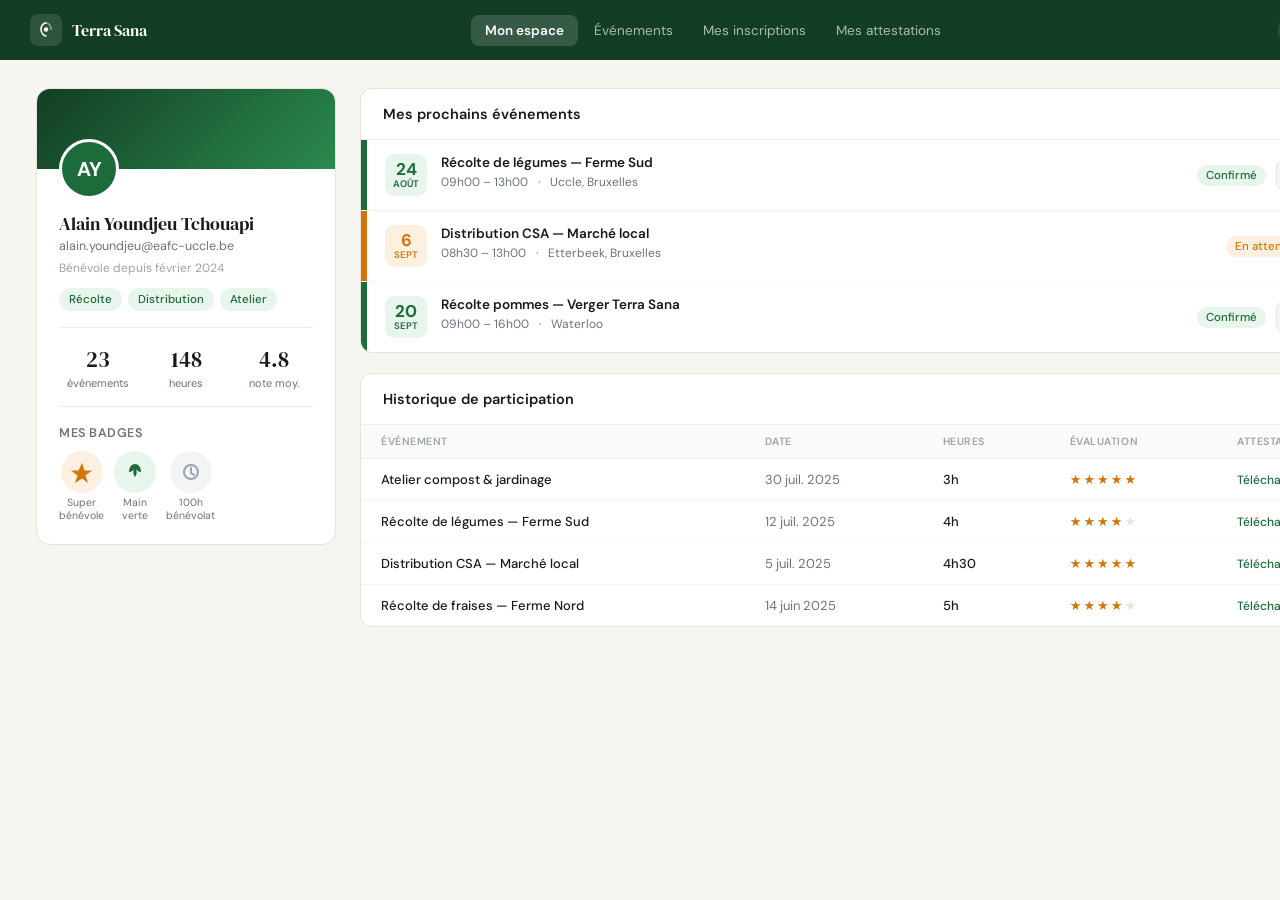
==== maquettes/Benevole.dc.html @ 325ca6ec "Ajoute les maquettes UI du module bénévoles Terra Sana 5 écrans : dashboard admin, gestion événement" ====
<!doctype html>
<html>
<head>
  <meta charset="utf-8">
  <script src="./support.js"></script>
  <link rel="stylesheet" href="https://fonts.googleapis.com/css2?family=DM+Sans:opsz,wght@9..40,300;9..40,400;9..40,500;9..40,600;9..40,700&family=DM+Serif+Display&display=swap">
</head>
<body>
<x-dc>
<helmet>
<style>
  *,*::before,*::after{box-sizing:border-box;margin:0;padding:0;}
  body{font-family:'DM Sans',system-ui,sans-serif;background:#f7f5f0;color:#1a1a1a;width:1440px;height:900px;overflow:hidden;}
  a{color:#1c6b3a;} a:hover{color:#2a8a4d;}
  .layout{display:flex;width:1440px;height:900px;}

  /* NAV BÉNÉVOLE (top horizontal) */
  .topnav{width:100%;height:60px;background:#133d24;display:flex;align-items:center;padding:0 30px;justify-content:space-between;flex-shrink:0;}
  .tn-logo{display:flex;align-items:center;gap:10px;}
  .tn-lm{width:32px;height:32px;background:rgba(255,255,255,.12);border-radius:8px;display:flex;align-items:center;justify-content:center;}
  .tn-name{font-family:'DM Serif Display',serif;font-size:16px;color:#fff;}
  .tn-nav{display:flex;align-items:center;gap:2px;}
  .tn-item{padding:7px 14px;border-radius:8px;font-size:13.5px;color:rgba(255,255,255,.65);cursor:pointer;}
  .tn-item:hover{background:rgba(255,255,255,.08);color:#fff;}
  .tn-item.on{background:rgba(255,255,255,.15);color:#fff;font-weight:600;}
  .tn-right{display:flex;align-items:center;gap:12px;}
  .tn-av{width:34px;height:34px;background:#2a8a4d;border-radius:50%;display:flex;align-items:center;justify-content:center;font-size:12px;font-weight:700;color:#fff;}
  .tn-uname{font-size:13px;color:rgba(255,255,255,.85);}
  .icon-btn{width:32px;height:32px;background:rgba(255,255,255,.1);border-radius:50%;display:flex;align-items:center;justify-content:center;position:relative;cursor:pointer;}
  .notif-dot{position:absolute;top:5px;right:5px;width:7px;height:7px;background:#d4750a;border-radius:50%;border:2px solid #133d24;}

  .main{flex:1;display:flex;flex-direction:column;overflow:hidden;}
  .content{flex:1;overflow-y:auto;padding:28px 36px;display:grid;grid-template-columns:300px minmax(0,1fr);gap:24px;align-items:start;}

  /* LEFT PROFILE */
  .profile-card{background:#fff;border-radius:14px;border:1px solid #e8e3db;overflow:hidden;}
  .profile-banner{height:80px;background:linear-gradient(135deg,#133d24 0%,#2a8a4d 100%);}
  .profile-body{padding:0 22px 22px;}
  .profile-av-wrap{margin-top:-30px;margin-bottom:12px;}
  .profile-av{width:60px;height:60px;background:#1c6b3a;border-radius:50%;border:3px solid #fff;display:flex;align-items:center;justify-content:center;font-size:20px;font-weight:700;color:#fff;}
  .profile-name{font-family:'DM Serif Display',serif;font-size:18px;color:#1a1a1a;}
  .profile-email{font-size:12.5px;color:#6b7280;margin-top:2px;}
  .profile-since{font-size:12px;color:#9ca3af;margin-top:6px;}
  .profile-tags{display:flex;flex-wrap:wrap;gap:6px;margin-top:12px;}
  .tag{padding:4px 10px;border-radius:20px;font-size:11.5px;font-weight:500;background:#e8f5ec;color:#1c6b3a;}
  .profile-divider{height:1px;background:#f2ece4;margin:16px 0;}
  .stat-row{display:grid;grid-template-columns:1fr 1fr 1fr;gap:10px;}
  .pstat{text-align:center;}
  .pstat-val{font-family:'DM Serif Display',serif;font-size:22px;color:#1a1a1a;}
  .pstat-lbl{font-size:11px;color:#6b7280;margin-top:2px;}

  .badges-section{margin-top:18px;}
  .bs-title{font-size:12.5px;font-weight:600;color:#6b7280;text-transform:uppercase;letter-spacing:.04em;margin-bottom:10px;}
  .badges-row{display:flex;gap:10px;}
  .badge-item{display:flex;flex-direction:column;align-items:center;gap:4px;}
  .badge-ico{width:42px;height:42px;border-radius:50%;display:flex;align-items:center;justify-content:center;}
  .bi-gold{background:#fdf0e0;}
  .bi-silver{background:#f3f4f6;}
  .bi-green{background:#e8f5ec;}
  .badge-lbl{font-size:10.5px;color:#6b7280;text-align:center;line-height:1.2;}

  /* RIGHT */
  .right-col{display:flex;flex-direction:column;gap:20px;}

  .card{background:#fff;border-radius:12px;border:1px solid #e8e3db;overflow:hidden;}
  .ch{display:flex;align-items:center;justify-content:space-between;padding:16px 22px;border-bottom:1px solid #f2ece4;}
  .ct{font-size:14.5px;font-weight:600;color:#1a1a1a;}
  .ca{font-size:12.5px;color:#1c6b3a;font-weight:500;cursor:pointer;}

  /* UPCOMING EVENTS */
  .ev-list{display:flex;flex-direction:column;}
  .ev-item{display:flex;align-items:stretch;gap:0;border-bottom:1px solid #f7f5f0;}
  .ev-item:last-child{border-bottom:none;}
  .ev-left{width:6px;background:#1c6b3a;flex-shrink:0;}
  .ev-left.amber{background:#d4750a;}
  .ev-mid{flex:1;padding:14px 18px;display:flex;gap:14px;align-items:flex-start;}
  .ev-date-box{width:42px;height:42px;border-radius:9px;background:#e8f5ec;display:flex;flex-direction:column;align-items:center;justify-content:center;flex-shrink:0;}
  .ev-dd{font-size:17px;font-weight:700;color:#1c6b3a;line-height:1;}
  .ev-dm{font-size:9.5px;color:#1c6b3a;text-transform:uppercase;font-weight:600;}
  .ev-date-box.amb{background:#fdf0e0;}
  .ev-dd.a{color:#d4750a;} .ev-dm.a{color:#d4750a;}
  .ev-info{}
  .ev-title{font-size:13.5px;font-weight:600;color:#1a1a1a;}
  .ev-sub{font-size:12px;color:#6b7280;margin-top:3px;display:flex;gap:10px;}
  .ev-right{padding:14px 18px;display:flex;align-items:center;gap:10px;}
  .badge{display:inline-flex;align-items:center;padding:3px 9px;border-radius:20px;font-size:11.5px;font-weight:500;}
  .bg{background:#e8f5ec;color:#1c6b3a;} .ba{background:#fdf0e0;color:#d4750a;} .bgr{background:#f3f4f6;color:#6b7280;}
  .btn-sm{padding:6px 13px;border-radius:7px;font-size:12.5px;font-weight:500;cursor:pointer;border:none;font-family:'DM Sans',sans-serif;}
  .btn-sec{background:#f7f5f0;color:#1a1a1a;border:1px solid #e8e3db;}

  /* HISTORY */
  .hist-table{width:100%;border-collapse:collapse;}
  .hist-table th{text-align:left;padding:10px 20px;font-size:10.5px;color:#9ca3af;text-transform:uppercase;letter-spacing:.05em;font-weight:600;background:#fafaf8;border-bottom:1px solid #f2ece4;}
  .hist-table td{padding:12px 20px;border-bottom:1px solid #f7f5f0;font-size:13px;}
  .hist-table tr:last-child td{border-bottom:none;}
  .hist-table tr:hover td{background:#fafaf8;}
  .star-row{display:flex;gap:2px;}
  .star{color:#d4750a;font-size:13px;}
  .star-e{color:#e8e3db;font-size:13px;}
  .attestation-link{font-size:12px;color:#1c6b3a;font-weight:500;cursor:pointer;}
</style>
</helmet>

<div class="layout" style="flex-direction:column;">
  <nav class="topnav">
    <div class="tn-logo">
      <div class="tn-lm">
        <svg width="18" height="18" viewBox="0 0 18 18" fill="none">
          <path d="M9 2C6 2 4 5 4 8.5s3 6.5 5 6.5" stroke="white" stroke-width="1.6" stroke-linecap="round"/>
          <path d="M9 2C12 2 14 5 14 8.5" stroke="rgba(255,255,255,.45)" stroke-width="1.6" stroke-linecap="round"/>
          <circle cx="9" cy="8.5" r="2.2" fill="white"/>
        </svg>
      </div>
      <div class="tn-name">Terra Sana</div>
    </div>
    <div class="tn-nav">
      <div class="tn-item on">Mon espace</div>
      <div class="tn-item">Événements</div>
      <div class="tn-item">Mes inscriptions</div>
      <div class="tn-item">Mes attestations</div>
    </div>
    <div class="tn-right">
      <div class="icon-btn">
        <svg width="16" height="16" viewBox="0 0 16 16" fill="none"><path d="M8 1.5a4 4 0 0 0-4 4v2L2.5 10h11L12 7.5v-2a4 4 0 0 0-4-4z" stroke="rgba(255,255,255,.8)" stroke-width="1.3" stroke-linejoin="round"/><path d="M6.5 12a1.5 1.5 0 0 0 3 0" stroke="rgba(255,255,255,.8)" stroke-width="1.3"/></svg>
        <div class="notif-dot"></div>
      </div>
      <div class="tn-av">AY</div>
      <div class="tn-uname">Alain Y.</div>
    </div>
  </nav>

  <div class="content">
    <!-- LEFT: Profile -->
    <div>
      <div class="profile-card">
        <div class="profile-banner"></div>
        <div class="profile-body">
          <div class="profile-av-wrap">
            <div class="profile-av">AY</div>
          </div>
          <div class="profile-name">Alain Youndjeu Tchouapi</div>
          <div class="profile-email">alain.youndjeu@eafc-uccle.be</div>
          <div class="profile-since">Bénévole depuis février 2024</div>
          <div class="profile-tags">
            <span class="tag">Récolte</span>
            <span class="tag">Distribution</span>
            <span class="tag">Atelier</span>
          </div>
          <div class="profile-divider"></div>
          <div class="stat-row">
            <div class="pstat">
              <div class="pstat-val">23</div>
              <div class="pstat-lbl">événements</div>
            </div>
            <div class="pstat">
              <div class="pstat-val">148</div>
              <div class="pstat-lbl">heures</div>
            </div>
            <div class="pstat">
              <div class="pstat-val">4.8</div>
              <div class="pstat-lbl">note moy.</div>
            </div>
          </div>
          <div class="profile-divider"></div>
          <div class="badges-section">
            <div class="bs-title">Mes badges</div>
            <div class="badges-row">
              <div class="badge-item">
                <div class="badge-ico bi-gold">
                  <svg width="22" height="22" viewBox="0 0 22 22" fill="none"><path d="M11 2l2.5 7.5H21l-6.5 5 2.5 7.5L11 17.5 4 22l2.5-7.5L0 9.5h7.5z" fill="#d4750a"/></svg>
                </div>
                <div class="badge-lbl">Super<br>bénévole</div>
              </div>
              <div class="badge-item">
                <div class="badge-ico bi-green">
                  <svg width="22" height="22" viewBox="0 0 22 22" fill="none"><path d="M11 3C7 3 5 7 5 11c2 0 4-1 5-3-1 3-1 5 1 8 2-3 2-5 1-8 1 2 3 3 5 3 0-4-2-8-6-8z" fill="#1c6b3a"/></svg>
                </div>
                <div class="badge-lbl">Main<br>verte</div>
              </div>
              <div class="badge-item">
                <div class="badge-ico bi-silver">
                  <svg width="22" height="22" viewBox="0 0 22 22" fill="none"><circle cx="11" cy="11" r="7" stroke="#9ca3af" stroke-width="2"/><path d="M11 7v5l3 2" stroke="#9ca3af" stroke-width="2" stroke-linecap="round" stroke-linejoin="round"/></svg>
                </div>
                <div class="badge-lbl">100h<br>bénévolat</div>
              </div>
            </div>
          </div>
        </div>
      </div>
    </div>

    <!-- RIGHT: Content -->
    <div class="right-col">
      <!-- Upcoming -->
      <div class="card">
        <div class="ch"><div class="ct">Mes prochains événements</div><div class="ca">Voir tous →</div></div>
        <div class="ev-list">
          <div class="ev-item">
            <div class="ev-left"></div>
            <div class="ev-mid">
              <div class="ev-date-box"><div class="ev-dd">24</div><div class="ev-dm">août</div></div>
              <div class="ev-info">
                <div class="ev-title">Récolte de légumes — Ferme Sud</div>
                <div class="ev-sub">
                  <span>09h00 – 13h00</span>
                  <span>·</span>
                  <span>Uccle, Bruxelles</span>
                </div>
              </div>
            </div>
            <div class="ev-right">
              <span class="badge bg">Confirmé</span>
              <button class="btn-sm btn-sec">Se désinscrire</button>
            </div>
          </div>
          <div class="ev-item">
            <div class="ev-left amber"></div>
            <div class="ev-mid">
              <div class="ev-date-box amb"><div class="ev-dd a">6</div><div class="ev-dm a">sept</div></div>
              <div class="ev-info">
                <div class="ev-title">Distribution CSA — Marché local</div>
                <div class="ev-sub">
                  <span>08h30 – 13h00</span>
                  <span>·</span>
                  <span>Etterbeek, Bruxelles</span>
                </div>
              </div>
            </div>
            <div class="ev-right">
              <span class="badge ba">En attente</span>
              <button class="btn-sm btn-sec">Annuler</button>
            </div>
          </div>
          <div class="ev-item">
            <div class="ev-left"></div>
            <div class="ev-mid">
              <div class="ev-date-box"><div class="ev-dd">20</div><div class="ev-dm">sept</div></div>
              <div class="ev-info">
                <div class="ev-title">Récolte pommes — Verger Terra Sana</div>
                <div class="ev-sub">
                  <span>09h00 – 16h00</span>
                  <span>·</span>
                  <span>Waterloo</span>
                </div>
              </div>
            </div>
            <div class="ev-right">
              <span class="badge bg">Confirmé</span>
              <button class="btn-sm btn-sec">Se désinscrire</button>
            </div>
          </div>
        </div>
      </div>

      <!-- History -->
      <div class="card">
        <div class="ch"><div class="ct">Historique de participation</div><div class="ca">Exporter PDF</div></div>
        <table class="hist-table">
          <thead><tr><th>Événement</th><th>Date</th><th>Heures</th><th>Évaluation</th><th>Attestation</th></tr></thead>
          <tbody>
            <tr>
              <td style="font-weight:500;">Atelier compost &amp; jardinage</td>
              <td style="color:#6b7280;">30 juil. 2025</td>
              <td style="font-weight:500;">3h</td>
              <td><div class="star-row"><span class="star">★</span><span class="star">★</span><span class="star">★</span><span class="star">★</span><span class="star">★</span></div></td>
              <td><span class="attestation-link">Télécharger →</span></td>
            </tr>
            <tr>
              <td style="font-weight:500;">Récolte de légumes — Ferme Sud</td>
              <td style="color:#6b7280;">12 juil. 2025</td>
              <td style="font-weight:500;">4h</td>
              <td><div class="star-row"><span class="star">★</span><span class="star">★</span><span class="star">★</span><span class="star">★</span><span class="star-e">★</span></div></td>
              <td><span class="attestation-link">Télécharger →</span></td>
            </tr>
            <tr>
              <td style="font-weight:500;">Distribution CSA — Marché local</td>
              <td style="color:#6b7280;">5 juil. 2025</td>
              <td style="font-weight:500;">4h30</td>
              <td><div class="star-row"><span class="star">★</span><span class="star">★</span><span class="star">★</span><span class="star">★</span><span class="star">★</span></div></td>
              <td><span class="attestation-link">Télécharger →</span></td>
            </tr>
            <tr>
              <td style="font-weight:500;">Récolte de fraises — Ferme Nord</td>
              <td style="color:#6b7280;">14 juin 2025</td>
              <td style="font-weight:500;">5h</td>
              <td><div class="star-row"><span class="star">★</span><span class="star">★</span><span class="star">★</span><span class="star">★</span><span class="star-e">★</span></div></td>
              <td><span class="attestation-link">Télécharger →</span></td>
            </tr>
          </tbody>
        </table>
      </div>
    </div>
  </div>
</div>
</x-dc>
</body>
</html>
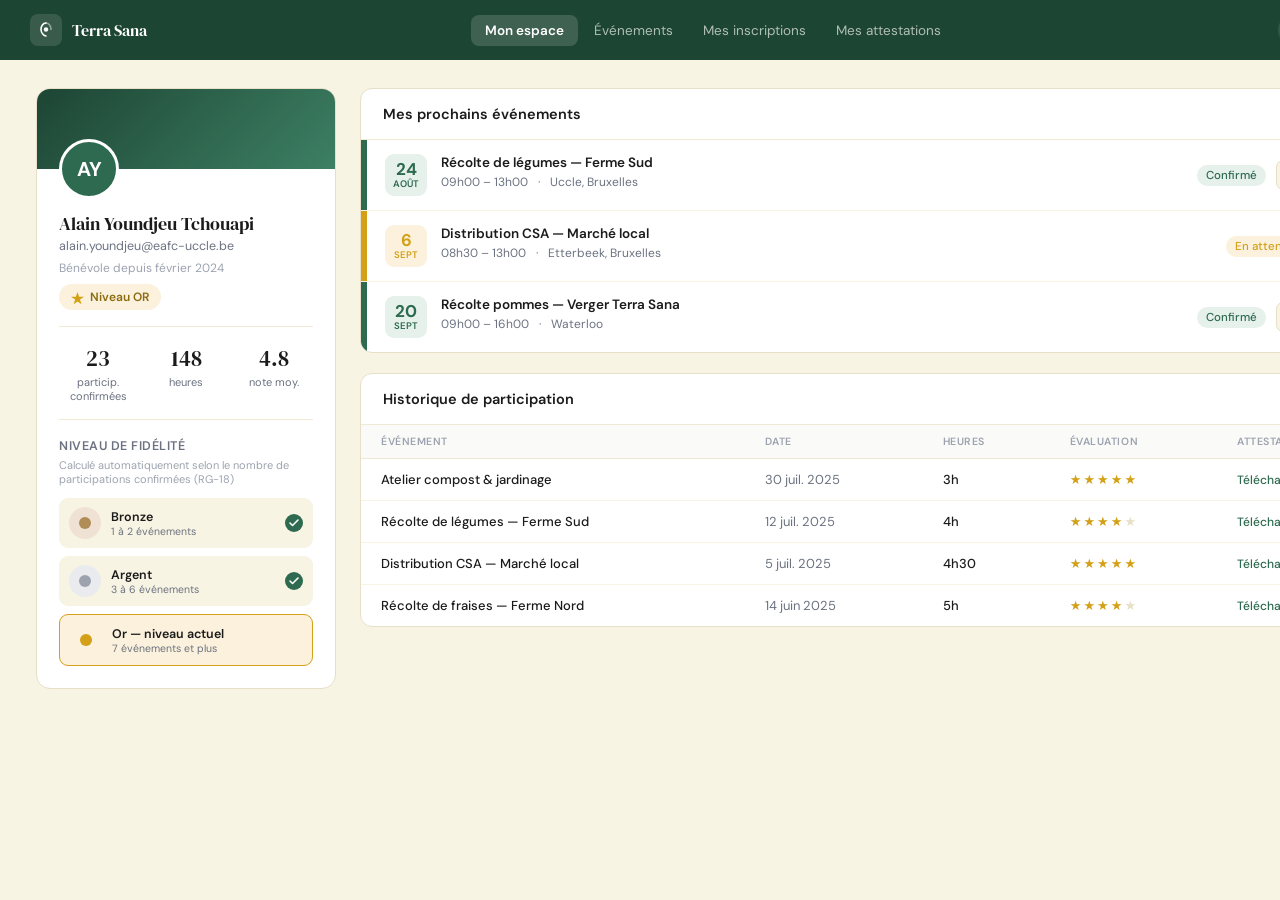
==== commit d9c03194: "Aligne les maquettes sur l'analyse TFE validée - Charte graphique officielle (#2D6A4F / #74C69D / #D" ====
--- a/maquettes/Benevole.dc.html
+++ b/maquettes/Benevole.dc.html
@@ -10,12 +10,12 @@
 <helmet>
 <style>
   *,*::before,*::after{box-sizing:border-box;margin:0;padding:0;}
-  body{font-family:'DM Sans',system-ui,sans-serif;background:#f7f5f0;color:#1a1a1a;width:1440px;height:900px;overflow:hidden;}
-  a{color:#1c6b3a;} a:hover{color:#2a8a4d;}
+  body{font-family:'DM Sans',system-ui,sans-serif;background:#F8F4E3;color:#1B1B1B;width:1440px;height:900px;overflow:hidden;}
+  a{color:#2D6A4F;} a:hover{color:#3D8064;}
   .layout{display:flex;width:1440px;height:900px;}
 
   /* NAV BÉNÉVOLE (top horizontal) */
-  .topnav{width:100%;height:60px;background:#133d24;display:flex;align-items:center;padding:0 30px;justify-content:space-between;flex-shrink:0;}
+  .topnav{width:100%;height:60px;background:#1D4533;display:flex;align-items:center;padding:0 30px;justify-content:space-between;flex-shrink:0;}
   .tn-logo{display:flex;align-items:center;gap:10px;}
   .tn-lm{width:32px;height:32px;background:rgba(255,255,255,.12);border-radius:8px;display:flex;align-items:center;justify-content:center;}
   .tn-name{font-family:'DM Serif Display',serif;font-size:16px;color:#fff;}
@@ -24,80 +24,87 @@
   .tn-item:hover{background:rgba(255,255,255,.08);color:#fff;}
   .tn-item.on{background:rgba(255,255,255,.15);color:#fff;font-weight:600;}
   .tn-right{display:flex;align-items:center;gap:12px;}
-  .tn-av{width:34px;height:34px;background:#2a8a4d;border-radius:50%;display:flex;align-items:center;justify-content:center;font-size:12px;font-weight:700;color:#fff;}
+  .tn-av{width:34px;height:34px;background:#3D8064;border-radius:50%;display:flex;align-items:center;justify-content:center;font-size:12px;font-weight:700;color:#fff;}
   .tn-uname{font-size:13px;color:rgba(255,255,255,.85);}
   .icon-btn{width:32px;height:32px;background:rgba(255,255,255,.1);border-radius:50%;display:flex;align-items:center;justify-content:center;position:relative;cursor:pointer;}
-  .notif-dot{position:absolute;top:5px;right:5px;width:7px;height:7px;background:#d4750a;border-radius:50%;border:2px solid #133d24;}
+  .notif-dot{position:absolute;top:5px;right:5px;width:7px;height:7px;background:#D4A017;border-radius:50%;border:2px solid #1D4533;}
 
   .main{flex:1;display:flex;flex-direction:column;overflow:hidden;}
   .content{flex:1;overflow-y:auto;padding:28px 36px;display:grid;grid-template-columns:300px minmax(0,1fr);gap:24px;align-items:start;}
 
   /* LEFT PROFILE */
-  .profile-card{background:#fff;border-radius:14px;border:1px solid #e8e3db;overflow:hidden;}
-  .profile-banner{height:80px;background:linear-gradient(135deg,#133d24 0%,#2a8a4d 100%);}
+  .profile-card{background:#fff;border-radius:14px;border:1px solid #E7DFC7;overflow:hidden;}
+  .profile-banner{height:80px;background:linear-gradient(135deg,#1D4533 0%,#3D8064 100%);}
   .profile-body{padding:0 22px 22px;}
   .profile-av-wrap{margin-top:-30px;margin-bottom:12px;}
-  .profile-av{width:60px;height:60px;background:#1c6b3a;border-radius:50%;border:3px solid #fff;display:flex;align-items:center;justify-content:center;font-size:20px;font-weight:700;color:#fff;}
-  .profile-name{font-family:'DM Serif Display',serif;font-size:18px;color:#1a1a1a;}
+  .profile-av{width:60px;height:60px;background:#2D6A4F;border-radius:50%;border:3px solid #fff;display:flex;align-items:center;justify-content:center;font-size:20px;font-weight:700;color:#fff;}
+  .profile-name{font-family:'DM Serif Display',serif;font-size:18px;color:#1B1B1B;}
   .profile-email{font-size:12.5px;color:#6b7280;margin-top:2px;}
   .profile-since{font-size:12px;color:#9ca3af;margin-top:6px;}
   .profile-tags{display:flex;flex-wrap:wrap;gap:6px;margin-top:12px;}
-  .tag{padding:4px 10px;border-radius:20px;font-size:11.5px;font-weight:500;background:#e8f5ec;color:#1c6b3a;}
-  .profile-divider{height:1px;background:#f2ece4;margin:16px 0;}
+  .tag{padding:4px 10px;border-radius:20px;font-size:11.5px;font-weight:500;background:#E6F1EB;color:#2D6A4F;}
+  .profile-divider{height:1px;background:#F0E9D6;margin:16px 0;}
   .stat-row{display:grid;grid-template-columns:1fr 1fr 1fr;gap:10px;}
   .pstat{text-align:center;}
-  .pstat-val{font-family:'DM Serif Display',serif;font-size:22px;color:#1a1a1a;}
+  .pstat-val{font-family:'DM Serif Display',serif;font-size:22px;color:#1B1B1B;}
   .pstat-lbl{font-size:11px;color:#6b7280;margin-top:2px;}
 
+  .level-chip{display:inline-flex;align-items:center;gap:6px;padding:5px 12px;border-radius:20px;font-size:12px;font-weight:600;background:#FBF1DC;color:#8a6b0f;margin-top:8px;}
+
   .badges-section{margin-top:18px;}
-  .bs-title{font-size:12.5px;font-weight:600;color:#6b7280;text-transform:uppercase;letter-spacing:.04em;margin-bottom:10px;}
-  .badges-row{display:flex;gap:10px;}
-  .badge-item{display:flex;flex-direction:column;align-items:center;gap:4px;}
-  .badge-ico{width:42px;height:42px;border-radius:50%;display:flex;align-items:center;justify-content:center;}
-  .bi-gold{background:#fdf0e0;}
-  .bi-silver{background:#f3f4f6;}
-  .bi-green{background:#e8f5ec;}
-  .badge-lbl{font-size:10.5px;color:#6b7280;text-align:center;line-height:1.2;}
+  .bs-title{font-size:12.5px;font-weight:600;color:#6b7280;text-transform:uppercase;letter-spacing:.04em;margin-bottom:4px;}
+  .bs-hint{font-size:11px;color:#9ca3af;margin-bottom:12px;}
+  .tier-row{display:flex;flex-direction:column;gap:8px;}
+  .tier-item{display:flex;align-items:center;gap:10px;padding:9px 10px;border-radius:9px;background:#F8F4E3;}
+  .tier-item.active{background:#FBF1DC;border:1px solid #D4A017;}
+  .tier-ico{width:32px;height:32px;border-radius:50%;display:flex;align-items:center;justify-content:center;flex-shrink:0;}
+  .ti-bronze{background:#EFE1D3;}
+  .ti-argent{background:#E9EBEE;}
+  .ti-or{background:#FBF1DC;}
+  .tier-info{flex:1;}
+  .tier-name{font-size:12.5px;font-weight:600;color:#1B1B1B;}
+  .tier-range{font-size:10.5px;color:#6b7280;}
+  .tier-check{width:18px;height:18px;flex-shrink:0;}
 
   /* RIGHT */
   .right-col{display:flex;flex-direction:column;gap:20px;}
 
-  .card{background:#fff;border-radius:12px;border:1px solid #e8e3db;overflow:hidden;}
-  .ch{display:flex;align-items:center;justify-content:space-between;padding:16px 22px;border-bottom:1px solid #f2ece4;}
-  .ct{font-size:14.5px;font-weight:600;color:#1a1a1a;}
-  .ca{font-size:12.5px;color:#1c6b3a;font-weight:500;cursor:pointer;}
+  .card{background:#fff;border-radius:12px;border:1px solid #E7DFC7;overflow:hidden;}
+  .ch{display:flex;align-items:center;justify-content:space-between;padding:16px 22px;border-bottom:1px solid #F0E9D6;}
+  .ct{font-size:14.5px;font-weight:600;color:#1B1B1B;}
+  .ca{font-size:12.5px;color:#2D6A4F;font-weight:500;cursor:pointer;}
 
   /* UPCOMING EVENTS */
   .ev-list{display:flex;flex-direction:column;}
-  .ev-item{display:flex;align-items:stretch;gap:0;border-bottom:1px solid #f7f5f0;}
+  .ev-item{display:flex;align-items:stretch;gap:0;border-bottom:1px solid #F8F4E3;}
   .ev-item:last-child{border-bottom:none;}
-  .ev-left{width:6px;background:#1c6b3a;flex-shrink:0;}
-  .ev-left.amber{background:#d4750a;}
+  .ev-left{width:6px;background:#2D6A4F;flex-shrink:0;}
+  .ev-left.amber{background:#D4A017;}
   .ev-mid{flex:1;padding:14px 18px;display:flex;gap:14px;align-items:flex-start;}
-  .ev-date-box{width:42px;height:42px;border-radius:9px;background:#e8f5ec;display:flex;flex-direction:column;align-items:center;justify-content:center;flex-shrink:0;}
-  .ev-dd{font-size:17px;font-weight:700;color:#1c6b3a;line-height:1;}
-  .ev-dm{font-size:9.5px;color:#1c6b3a;text-transform:uppercase;font-weight:600;}
-  .ev-date-box.amb{background:#fdf0e0;}
-  .ev-dd.a{color:#d4750a;} .ev-dm.a{color:#d4750a;}
+  .ev-date-box{width:42px;height:42px;border-radius:9px;background:#E6F1EB;display:flex;flex-direction:column;align-items:center;justify-content:center;flex-shrink:0;}
+  .ev-dd{font-size:17px;font-weight:700;color:#2D6A4F;line-height:1;}
+  .ev-dm{font-size:9.5px;color:#2D6A4F;text-transform:uppercase;font-weight:600;}
+  .ev-date-box.amb{background:#FBF1DC;}
+  .ev-dd.a{color:#D4A017;} .ev-dm.a{color:#D4A017;}
   .ev-info{}
-  .ev-title{font-size:13.5px;font-weight:600;color:#1a1a1a;}
+  .ev-title{font-size:13.5px;font-weight:600;color:#1B1B1B;}
   .ev-sub{font-size:12px;color:#6b7280;margin-top:3px;display:flex;gap:10px;}
   .ev-right{padding:14px 18px;display:flex;align-items:center;gap:10px;}
   .badge{display:inline-flex;align-items:center;padding:3px 9px;border-radius:20px;font-size:11.5px;font-weight:500;}
-  .bg{background:#e8f5ec;color:#1c6b3a;} .ba{background:#fdf0e0;color:#d4750a;} .bgr{background:#f3f4f6;color:#6b7280;}
+  .bg{background:#E6F1EB;color:#2D6A4F;} .ba{background:#FBF1DC;color:#D4A017;} .bgr{background:#f3f4f6;color:#6b7280;}
   .btn-sm{padding:6px 13px;border-radius:7px;font-size:12.5px;font-weight:500;cursor:pointer;border:none;font-family:'DM Sans',sans-serif;}
-  .btn-sec{background:#f7f5f0;color:#1a1a1a;border:1px solid #e8e3db;}
+  .btn-sec{background:#F8F4E3;color:#1B1B1B;border:1px solid #E7DFC7;}
 
   /* HISTORY */
   .hist-table{width:100%;border-collapse:collapse;}
-  .hist-table th{text-align:left;padding:10px 20px;font-size:10.5px;color:#9ca3af;text-transform:uppercase;letter-spacing:.05em;font-weight:600;background:#fafaf8;border-bottom:1px solid #f2ece4;}
-  .hist-table td{padding:12px 20px;border-bottom:1px solid #f7f5f0;font-size:13px;}
+  .hist-table th{text-align:left;padding:10px 20px;font-size:10.5px;color:#9ca3af;text-transform:uppercase;letter-spacing:.05em;font-weight:600;background:#fafaf8;border-bottom:1px solid #F0E9D6;}
+  .hist-table td{padding:12px 20px;border-bottom:1px solid #F8F4E3;font-size:13px;}
   .hist-table tr:last-child td{border-bottom:none;}
   .hist-table tr:hover td{background:#fafaf8;}
   .star-row{display:flex;gap:2px;}
-  .star{color:#d4750a;font-size:13px;}
-  .star-e{color:#e8e3db;font-size:13px;}
-  .attestation-link{font-size:12px;color:#1c6b3a;font-weight:500;cursor:pointer;}
+  .star{color:#D4A017;font-size:13px;}
+  .star-e{color:#E7DFC7;font-size:13px;}
+  .attestation-link{font-size:12px;color:#2D6A4F;font-weight:500;cursor:pointer;}
 </style>
 </helmet>
 
@@ -141,16 +148,15 @@
           <div class="profile-name">Alain Youndjeu Tchouapi</div>
           <div class="profile-email">alain.youndjeu@eafc-uccle.be</div>
           <div class="profile-since">Bénévole depuis février 2024</div>
-          <div class="profile-tags">
-            <span class="tag">Récolte</span>
-            <span class="tag">Distribution</span>
-            <span class="tag">Atelier</span>
+          <div class="level-chip">
+            <svg width="13" height="13" viewBox="0 0 13 13" fill="none"><path d="M6.5 1l1.6 4.7H13l-4 2.9 1.6 4.7-4-2.9-4 2.9 1.6-4.7L0 5.7h4.9z" fill="#D4A017"/></svg>
+            Niveau OR
           </div>
           <div class="profile-divider"></div>
           <div class="stat-row">
             <div class="pstat">
               <div class="pstat-val">23</div>
-              <div class="pstat-lbl">événements</div>
+              <div class="pstat-lbl">particip. confirmées</div>
             </div>
             <div class="pstat">
               <div class="pstat-val">148</div>
@@ -163,25 +169,28 @@
           </div>
           <div class="profile-divider"></div>
           <div class="badges-section">
-            <div class="bs-title">Mes badges</div>
-            <div class="badges-row">
-              <div class="badge-item">
-                <div class="badge-ico bi-gold">
-                  <svg width="22" height="22" viewBox="0 0 22 22" fill="none"><path d="M11 2l2.5 7.5H21l-6.5 5 2.5 7.5L11 17.5 4 22l2.5-7.5L0 9.5h7.5z" fill="#d4750a"/></svg>
-                </div>
-                <div class="badge-lbl">Super<br>bénévole</div>
-              </div>
-              <div class="badge-item">
-                <div class="badge-ico bi-green">
-                  <svg width="22" height="22" viewBox="0 0 22 22" fill="none"><path d="M11 3C7 3 5 7 5 11c2 0 4-1 5-3-1 3-1 5 1 8 2-3 2-5 1-8 1 2 3 3 5 3 0-4-2-8-6-8z" fill="#1c6b3a"/></svg>
-                </div>
-                <div class="badge-lbl">Main<br>verte</div>
-              </div>
-              <div class="badge-item">
-                <div class="badge-ico bi-silver">
-                  <svg width="22" height="22" viewBox="0 0 22 22" fill="none"><circle cx="11" cy="11" r="7" stroke="#9ca3af" stroke-width="2"/><path d="M11 7v5l3 2" stroke="#9ca3af" stroke-width="2" stroke-linecap="round" stroke-linejoin="round"/></svg>
-                </div>
-                <div class="badge-lbl">100h<br>bénévolat</div>
+            <div class="bs-title">Niveau de fidélité</div>
+            <div class="bs-hint">Calculé automatiquement selon le nombre de participations confirmées (RG-18)</div>
+            <div class="tier-row">
+              <div class="tier-item">
+                <div class="tier-ico ti-bronze">
+                  <svg width="16" height="16" viewBox="0 0 16 16" fill="none"><circle cx="8" cy="8" r="6" fill="#B08D57"/></svg>
+                </div>
+                <div class="tier-info"><div class="tier-name">Bronze</div><div class="tier-range">1 à 2 événements</div></div>
+                <svg class="tier-check" viewBox="0 0 18 18" fill="none"><circle cx="9" cy="9" r="9" fill="#2D6A4F"/><path d="M5 9l2.5 2.5L13 6" stroke="white" stroke-width="1.6" stroke-linecap="round" stroke-linejoin="round"/></svg>
+              </div>
+              <div class="tier-item">
+                <div class="tier-ico ti-argent">
+                  <svg width="16" height="16" viewBox="0 0 16 16" fill="none"><circle cx="8" cy="8" r="6" fill="#9CA3AF"/></svg>
+                </div>
+                <div class="tier-info"><div class="tier-name">Argent</div><div class="tier-range">3 à 6 événements</div></div>
+                <svg class="tier-check" viewBox="0 0 18 18" fill="none"><circle cx="9" cy="9" r="9" fill="#2D6A4F"/><path d="M5 9l2.5 2.5L13 6" stroke="white" stroke-width="1.6" stroke-linecap="round" stroke-linejoin="round"/></svg>
+              </div>
+              <div class="tier-item active">
+                <div class="tier-ico ti-or">
+                  <svg width="16" height="16" viewBox="0 0 16 16" fill="none"><circle cx="8" cy="8" r="6" fill="#D4A017"/></svg>
+                </div>
+                <div class="tier-info"><div class="tier-name">Or — niveau actuel</div><div class="tier-range">7 événements et plus</div></div>
               </div>
             </div>
           </div>
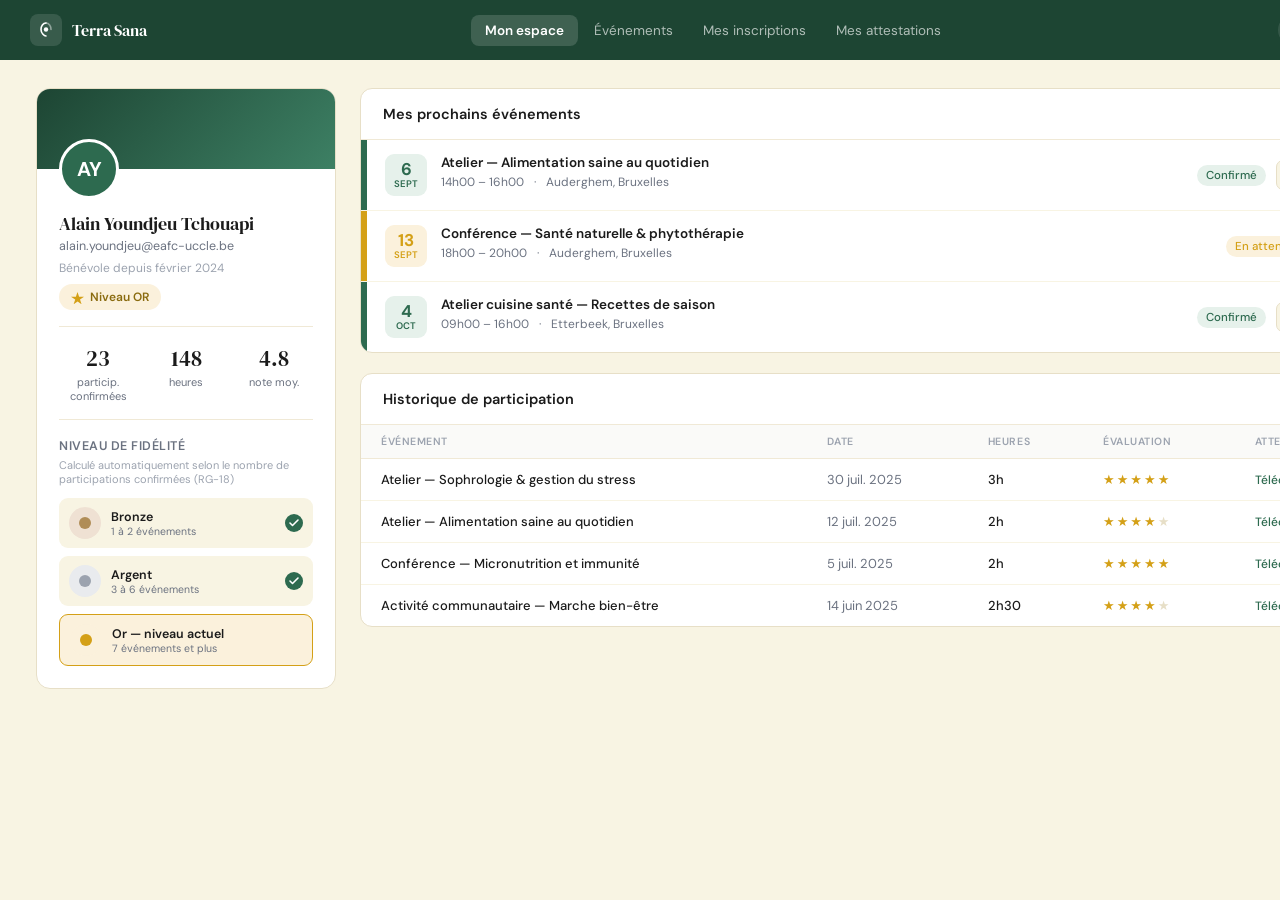
==== commit ef02e0ec: "Aligne les 4 autres maquettes sur le thème santé naturelle / bien-être Dashboard admin, gestion des " ====
--- a/maquettes/Benevole.dc.html
+++ b/maquettes/Benevole.dc.html
@@ -207,13 +207,13 @@
           <div class="ev-item">
             <div class="ev-left"></div>
             <div class="ev-mid">
-              <div class="ev-date-box"><div class="ev-dd">24</div><div class="ev-dm">août</div></div>
+              <div class="ev-date-box"><div class="ev-dd">6</div><div class="ev-dm">sept</div></div>
               <div class="ev-info">
-                <div class="ev-title">Récolte de légumes — Ferme Sud</div>
+                <div class="ev-title">Atelier — Alimentation saine au quotidien</div>
                 <div class="ev-sub">
-                  <span>09h00 – 13h00</span>
+                  <span>14h00 – 16h00</span>
                   <span>·</span>
-                  <span>Uccle, Bruxelles</span>
+                  <span>Auderghem, Bruxelles</span>
                 </div>
               </div>
             </div>
@@ -225,13 +225,13 @@
           <div class="ev-item">
             <div class="ev-left amber"></div>
             <div class="ev-mid">
-              <div class="ev-date-box amb"><div class="ev-dd a">6</div><div class="ev-dm a">sept</div></div>
+              <div class="ev-date-box amb"><div class="ev-dd a">13</div><div class="ev-dm a">sept</div></div>
               <div class="ev-info">
-                <div class="ev-title">Distribution CSA — Marché local</div>
+                <div class="ev-title">Conférence — Santé naturelle &amp; phytothérapie</div>
                 <div class="ev-sub">
-                  <span>08h30 – 13h00</span>
+                  <span>18h00 – 20h00</span>
                   <span>·</span>
-                  <span>Etterbeek, Bruxelles</span>
+                  <span>Auderghem, Bruxelles</span>
                 </div>
               </div>
             </div>
@@ -243,13 +243,13 @@
           <div class="ev-item">
             <div class="ev-left"></div>
             <div class="ev-mid">
-              <div class="ev-date-box"><div class="ev-dd">20</div><div class="ev-dm">sept</div></div>
+              <div class="ev-date-box"><div class="ev-dd">4</div><div class="ev-dm">oct</div></div>
               <div class="ev-info">
-                <div class="ev-title">Récolte pommes — Verger Terra Sana</div>
+                <div class="ev-title">Atelier cuisine santé — Recettes de saison</div>
                 <div class="ev-sub">
                   <span>09h00 – 16h00</span>
                   <span>·</span>
-                  <span>Waterloo</span>
+                  <span>Etterbeek, Bruxelles</span>
                 </div>
               </div>
             </div>
@@ -268,30 +268,30 @@
           <thead><tr><th>Événement</th><th>Date</th><th>Heures</th><th>Évaluation</th><th>Attestation</th></tr></thead>
           <tbody>
             <tr>
-              <td style="font-weight:500;">Atelier compost &amp; jardinage</td>
+              <td style="font-weight:500;">Atelier — Sophrologie &amp; gestion du stress</td>
               <td style="color:#6b7280;">30 juil. 2025</td>
               <td style="font-weight:500;">3h</td>
               <td><div class="star-row"><span class="star">★</span><span class="star">★</span><span class="star">★</span><span class="star">★</span><span class="star">★</span></div></td>
               <td><span class="attestation-link">Télécharger →</span></td>
             </tr>
             <tr>
-              <td style="font-weight:500;">Récolte de légumes — Ferme Sud</td>
+              <td style="font-weight:500;">Atelier — Alimentation saine au quotidien</td>
               <td style="color:#6b7280;">12 juil. 2025</td>
-              <td style="font-weight:500;">4h</td>
+              <td style="font-weight:500;">2h</td>
               <td><div class="star-row"><span class="star">★</span><span class="star">★</span><span class="star">★</span><span class="star">★</span><span class="star-e">★</span></div></td>
               <td><span class="attestation-link">Télécharger →</span></td>
             </tr>
             <tr>
-              <td style="font-weight:500;">Distribution CSA — Marché local</td>
+              <td style="font-weight:500;">Conférence — Micronutrition et immunité</td>
               <td style="color:#6b7280;">5 juil. 2025</td>
-              <td style="font-weight:500;">4h30</td>
+              <td style="font-weight:500;">2h</td>
               <td><div class="star-row"><span class="star">★</span><span class="star">★</span><span class="star">★</span><span class="star">★</span><span class="star">★</span></div></td>
               <td><span class="attestation-link">Télécharger →</span></td>
             </tr>
             <tr>
-              <td style="font-weight:500;">Récolte de fraises — Ferme Nord</td>
+              <td style="font-weight:500;">Activité communautaire — Marche bien-être</td>
               <td style="color:#6b7280;">14 juin 2025</td>
-              <td style="font-weight:500;">5h</td>
+              <td style="font-weight:500;">2h30</td>
               <td><div class="star-row"><span class="star">★</span><span class="star">★</span><span class="star">★</span><span class="star">★</span><span class="star-e">★</span></div></td>
               <td><span class="attestation-link">Télécharger →</span></td>
             </tr>
